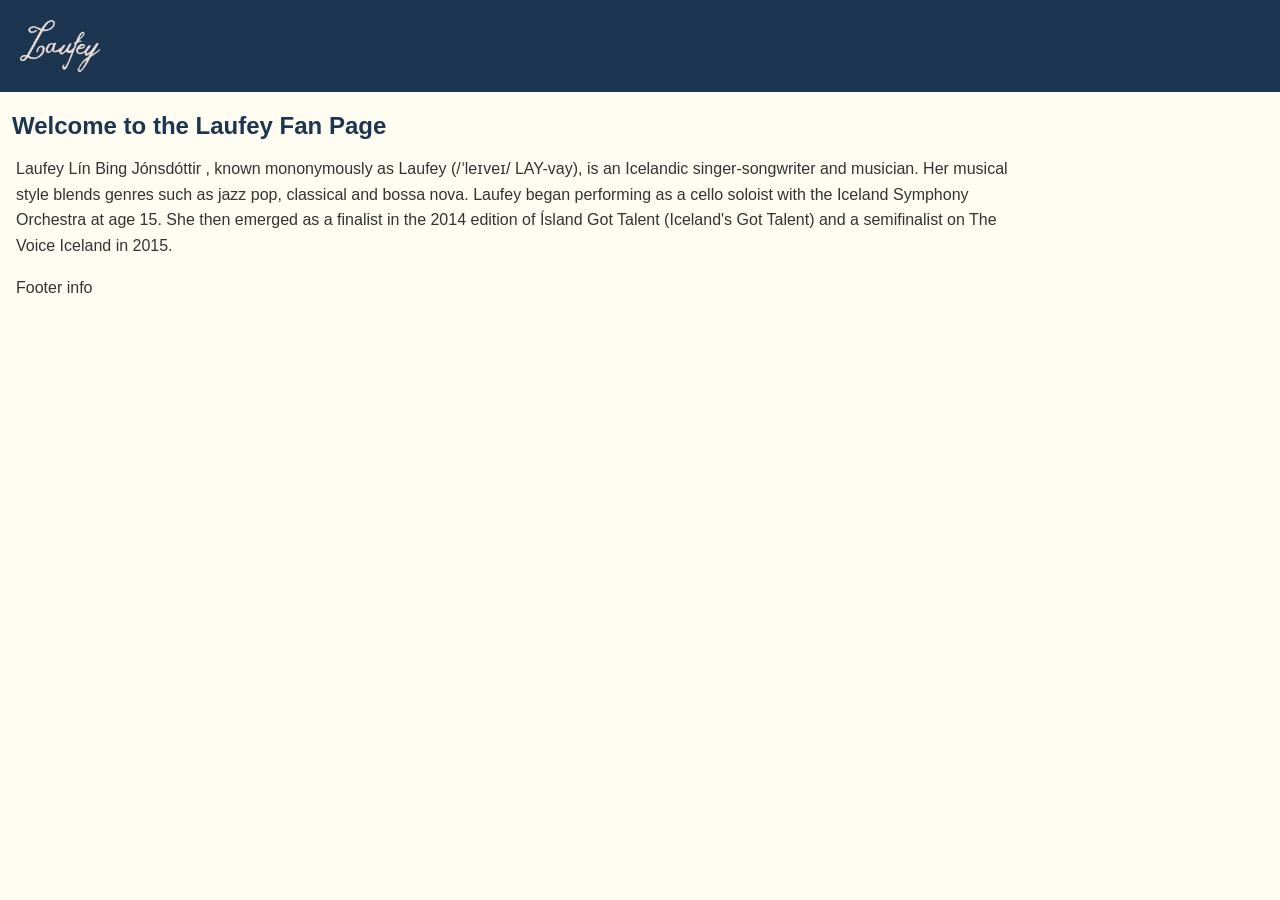
==== Website.html @ fe621f56 "Changing background and improving header" ====
<!DOCTYPE html>
<html lang="en">
<head>
    <meta charset="UTF-8">
    <title>My Web Page</title>
    <link rel="stylesheet" href="Fanpage.css">
</head>


<body>
    <header>
        <section class="header_tab">
            <h1> <img src="Laufey_logo.png"alt="Laufey"></h1>
        </section>
    </header>

    <div class="intro_section">
        <h2>Welcome to the Laufey Fan Page</h2>
        <p>Laufey Lín Bing Jónsdóttir , known mononymously as Laufey (/ˈleɪveɪ/ LAY-vay), is an Icelandic singer-songwriter and musician.
         Her musical style blends genres such as jazz pop, classical and bossa nova. Laufey began performing as a cello soloist
         with the Iceland Symphony Orchestra at age 15. She then emerged as a finalist in the 2014 edition of Ísland Got Talent
        (Iceland's Got Talent) and a semifinalist on The Voice Iceland in 2015.

    </div>

    

    <footer>
        <p>Footer info</p>
    </footer>


</body>
</html>
---- Fanpage.css ----
.header_tab img {
    display: flex;
    justify-content: center;
    align-items: center;
    padding: 20px ; /* Adds breathing room around the logo */
    width: 80px;
    filter: invert(100%);

}
.header_tab {
    background-color: #1c3652; /* Light background for the header */
    top: 0;
    left: 0;
    margin: 0; /* Removes the gap above your logo */
}

/* Example for an h1 tag inside the header */
header h1 {
    margin-top: 0;
}

.header_tab  {
    margin: 0; /* Removes the gap above your logo */
}

.header_tab img {
    display: flex;
    justify-content: center;
    align-items: center;
    padding: 20px ; /* Adds breathing room around the logo */
    width: 80px;
    filter: invert(100%);
}

body  {
    margin: 0;
    padding: 0;
    background-color: #fffcf2;
}


body p {
    font-family: 'Arial', sans-serif;
    color: #333;
    line-height: 1.6;
    margin: 16px;
    width: 1000px;
    text-align: left;
}

body h2 {
    font-family: 'Arial', sans-serif;
    color: #1c3652;
    margin: 12px;
}
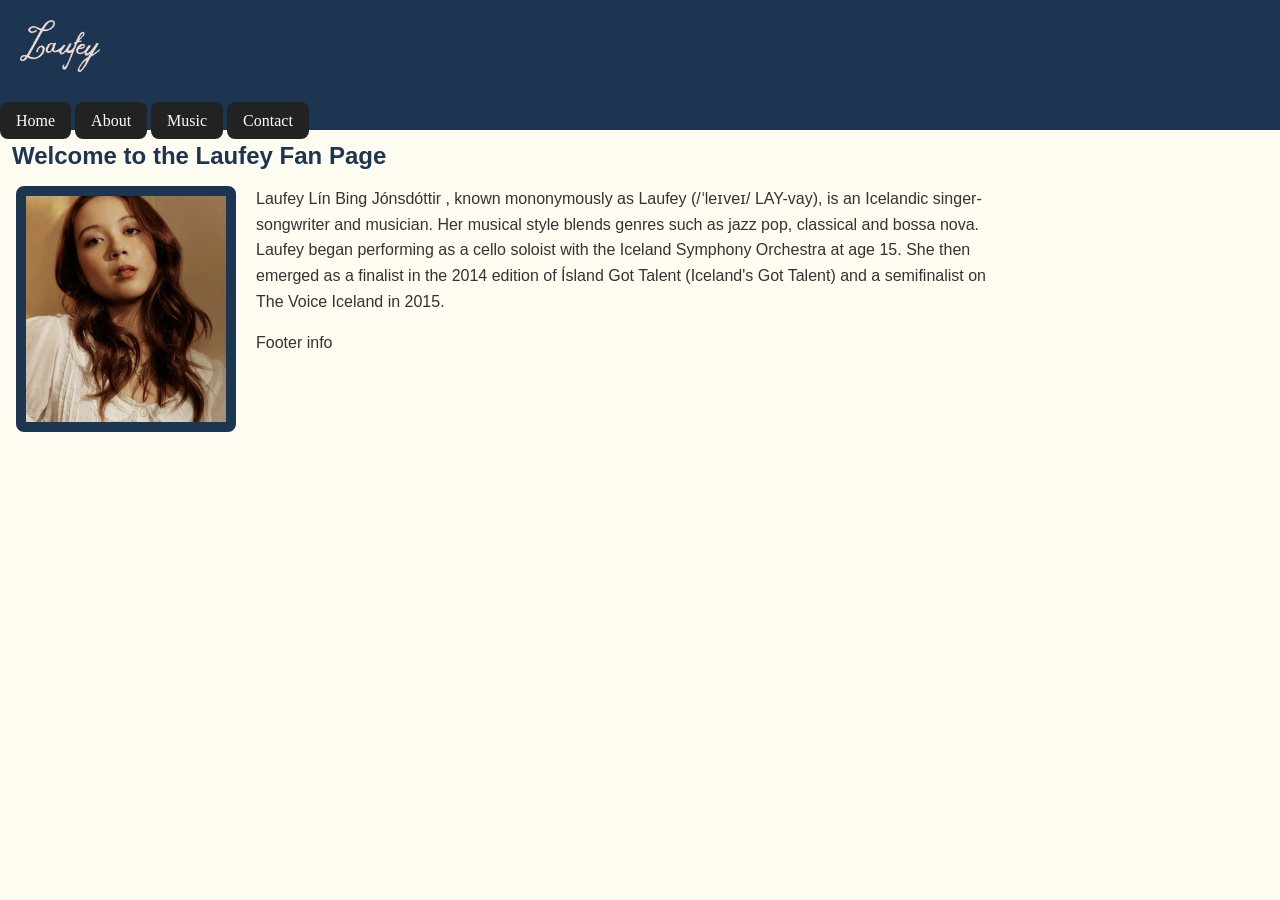
==== commit 82febe2a: "Adding image and nav buttons" ====
--- a/Website.html
+++ b/Website.html
@@ -11,16 +11,26 @@
     <header>
         <section class="header_tab">
             <h1> <img src="Laufey_logo.png"alt="Laufey"></h1>
+
+            <nav class="main_nav">
+                <a href="#home">Home</a>
+                <a href="#about">About</a>
+                <a href="#music">Music</a>
+                <a href="#contact">Contact</a>
+            </nav>
+
         </section>
     </header>
 
     <div class="intro_section">
         <h2>Welcome to the Laufey Fan Page</h2>
-        <p>Laufey Lín Bing Jónsdóttir , known mononymously as Laufey (/ˈleɪveɪ/ LAY-vay), is an Icelandic singer-songwriter and musician.
+        <p>
+         <img src="Laufey_pic_1.png" alt="Laufey Photo">   
+         Laufey Lín Bing Jónsdóttir , known mononymously as Laufey (/ˈleɪveɪ/ LAY-vay), is an Icelandic singer-songwriter and musician.
          Her musical style blends genres such as jazz pop, classical and bossa nova. Laufey began performing as a cello soloist
          with the Iceland Symphony Orchestra at age 15. She then emerged as a finalist in the 2014 edition of Ísland Got Talent
         (Iceland's Got Talent) and a semifinalist on The Voice Iceland in 2015.
-
+        </p>
     </div>
 
     
--- a/Fanpage.css
+++ b/Fanpage.css
@@ -8,6 +8,7 @@
 
 }
 .header_tab {
+    position: sticky;
     background-color: #1c3652; /* Light background for the header */
     top: 0;
     left: 0;
@@ -19,10 +20,6 @@
     margin-top: 0;
 }
 
-.header_tab  {
-    margin: 0; /* Removes the gap above your logo */
-}
-
 .header_tab img {
     display: flex;
     justify-content: center;
@@ -31,6 +28,32 @@
     width: 80px;
     filter: invert(100%);
 }
+
+.main_nav a {
+    padding: 10px 16px;
+    border-radius: 8px;
+    text-decoration: none;
+    background: #222;
+    color: white;
+    font-weight: 500;
+}
+
+
+
+
+
+.intro_section img {
+    float: left;
+    margin-right: 20px;
+    width: 200px;
+    border-radius: 8px;
+    border: 10px solid #1c3652;
+  
+}
+
+
+
+
 
 body  {
     margin: 0;
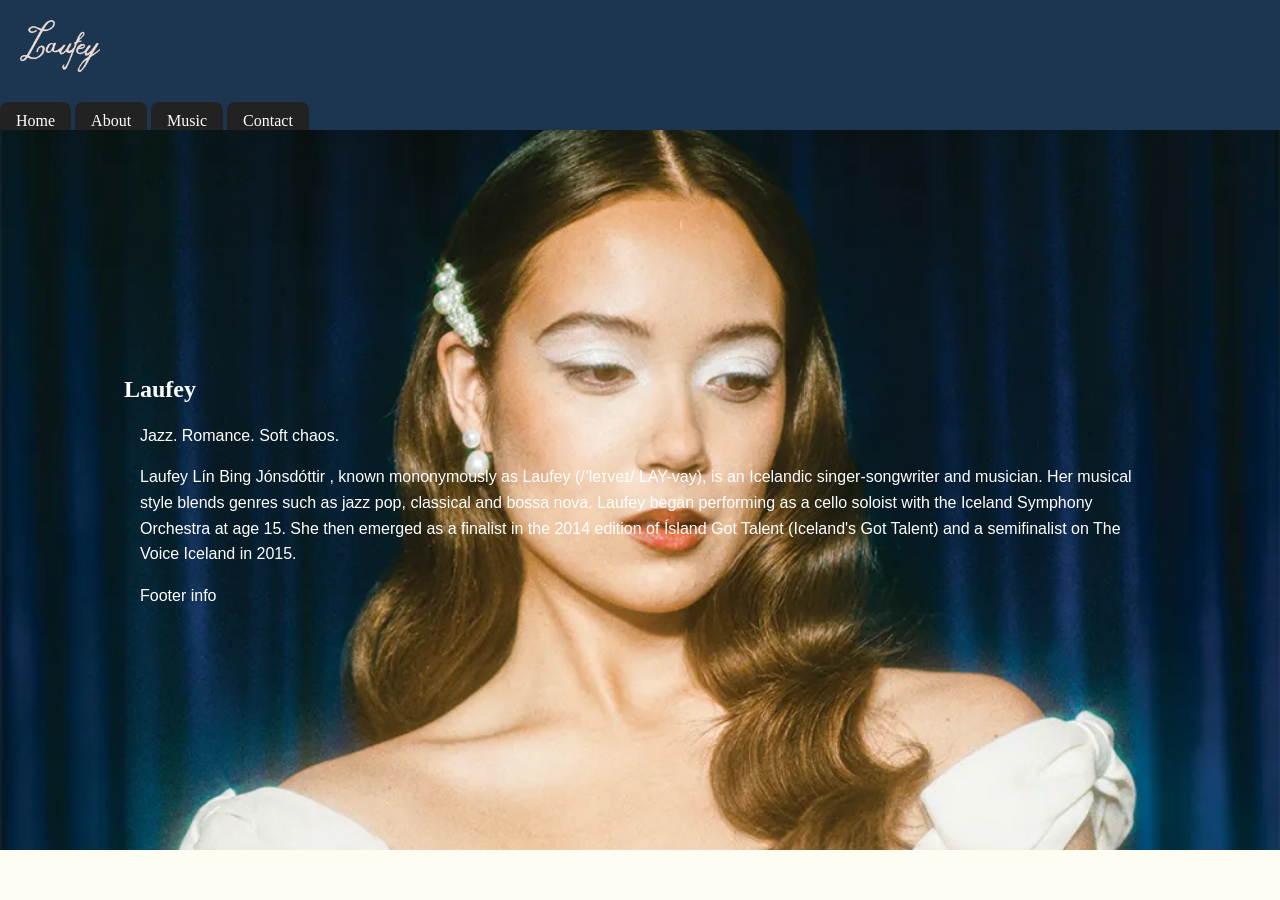
==== commit d4e43f8d: "Adding hero" ====
--- a/Website.html
+++ b/Website.html
@@ -18,20 +18,29 @@
                 <a href="#music">Music</a>
                 <a href="#contact">Contact</a>
             </nav>
-
         </section>
     </header>
 
-    <div class="intro_section">
-        <h2>Welcome to the Laufey Fan Page</h2>
-        <p>
-         <img src="Laufey_pic_1.png" alt="Laufey Photo">   
-         Laufey Lín Bing Jónsdóttir , known mononymously as Laufey (/ˈleɪveɪ/ LAY-vay), is an Icelandic singer-songwriter and musician.
-         Her musical style blends genres such as jazz pop, classical and bossa nova. Laufey began performing as a cello soloist
-         with the Iceland Symphony Orchestra at age 15. She then emerged as a finalist in the 2014 edition of Ísland Got Talent
-        (Iceland's Got Talent) and a semifinalist on The Voice Iceland in 2015.
-        </p>
+
+        <section class="hero">
+    <div class="hero-content">
+        <h1>Laufey</h1>
+        <p>Jazz. Romance. Soft chaos.</p>
+
+            <div class="intro_section">
+
+            <p>
+            Laufey Lín Bing Jónsdóttir , known mononymously as Laufey (/ˈleɪveɪ/ LAY-vay), is an Icelandic singer-songwriter and musician.
+            Her musical style blends genres such as jazz pop, classical and bossa nova. Laufey began performing as a cello soloist
+            with the Iceland Symphony Orchestra at age 15. She then emerged as a finalist in the 2014 edition of Ísland Got Talent
+            (Iceland's Got Talent) and a semifinalist on The Voice Iceland in 2015.
+            </p>
     </div>
+
+
+
+
+
 
     
 
--- a/Fanpage.css
+++ b/Fanpage.css
@@ -41,15 +41,30 @@
 
 
 
+.hero {
+    height: 80vh; /* NOT full page */
+    background-image: url("LaufeyBG.png");
+    background-size: cover;
+    background-position: center;
+    background-repeat: no-repeat;
 
-.intro_section img {
-    float: left;
-    margin-right: 20px;
-    width: 200px;
-    border-radius: 8px;
-    border: 10px solid #1c3652;
+    position: sticky;
+    top: 0;
+    z-index: 10;
+
+    display: flex;
+    align-items: center;
+    justify-content: center;
+}
+
+.hero-content {
+    color: white;
+
+}
+
+
+
   
-}
 
 
 
@@ -64,7 +79,7 @@
 
 body p {
     font-family: 'Arial', sans-serif;
-    color: #333;
+
     line-height: 1.6;
     margin: 16px;
     width: 1000px;
@@ -73,7 +88,7 @@
 
 body h2 {
     font-family: 'Arial', sans-serif;
-    color: #1c3652;
+
     margin: 12px;
 }
 
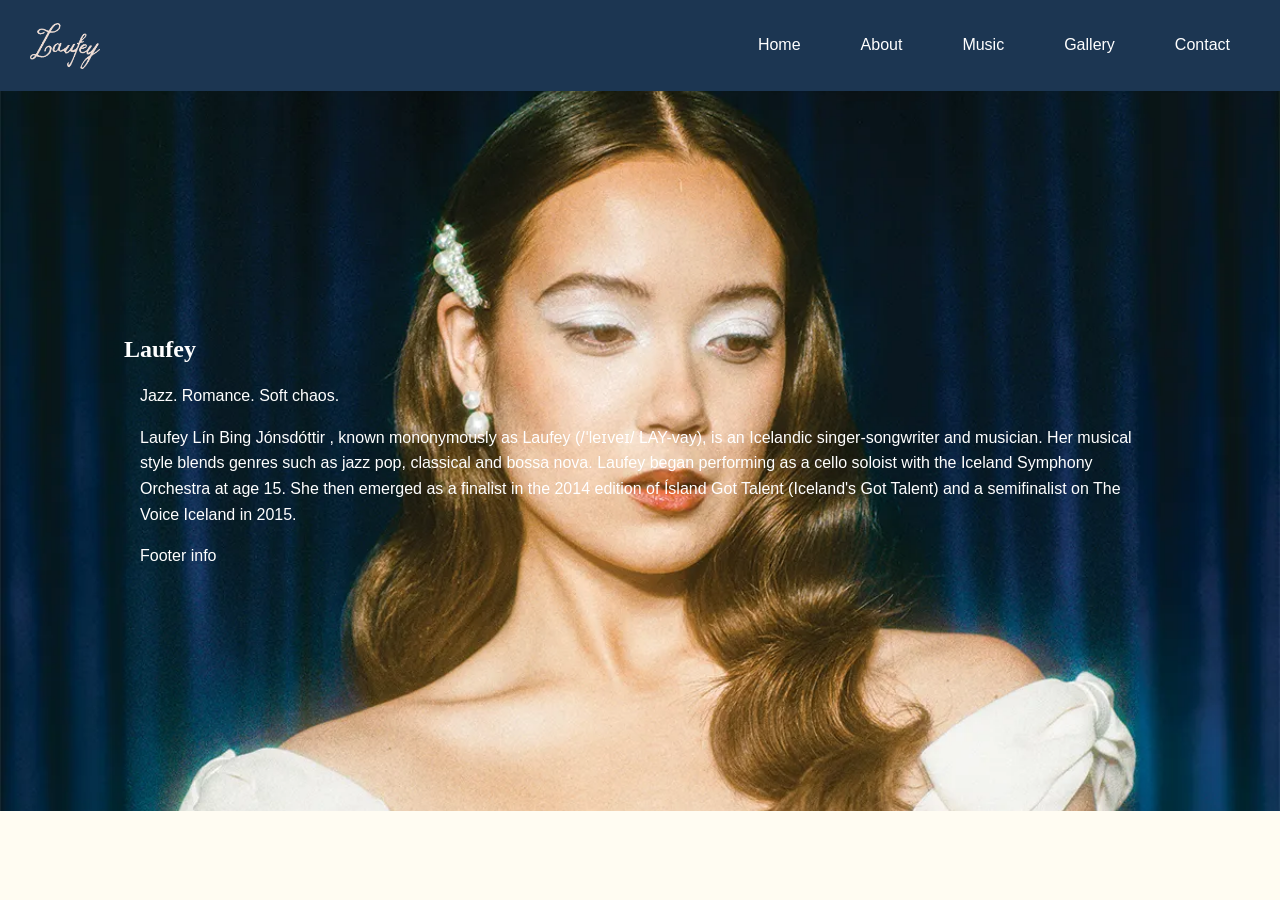
==== commit e24734d8: "Adding nav elements" ====
--- a/Website.html
+++ b/Website.html
@@ -13,10 +13,13 @@
             <h1> <img src="Laufey_logo.png"alt="Laufey"></h1>
 
             <nav class="main_nav">
-                <a href="#home">Home</a>
-                <a href="#about">About</a>
-                <a href="#music">Music</a>
-                <a href="#contact">Contact</a>
+                <ul>
+                   <li><a href="#home">Home</a></li> 
+                    <li><a href="#about">About</a></li>
+                    <li><a href="#music">Music</a></li>
+                    <li><a href="#gallery">Gallery</a></li>
+                    <li><a href="#contact">Contact</a></li>
+                </ul>
             </nav>
         </section>
     </header>
--- a/Fanpage.css
+++ b/Fanpage.css
@@ -1,49 +1,67 @@
-.header_tab img {
+/* Fanpage.css */
+.header_tab {
     display: flex;
-    justify-content: center;
     align-items: center;
-    padding: 20px ; /* Adds breathing room around the logo */
-    width: 80px;
-    filter: invert(100%);
+    justify-content: space-between;
+    padding: 0 20px;
+    background-color: #1c3652;
+    position: sticky;
+    top: 0;
+    z-index: 1000;
+}
 
-}
-.header_tab {
-    position: sticky;
-    background-color: #1c3652; /* Light background for the header */
-    top: 0;
-    left: 0;
-    margin: 0; /* Removes the gap above your logo */
-}
+
 
 /* Example for an h1 tag inside the header */
 header h1 {
     margin-top: 0;
 }
 
-.header_tab img {
-    display: flex;
+.header_tab img {   
     justify-content: center;
     align-items: center;
-    padding: 20px ; /* Adds breathing room around the logo */
-    width: 80px;
+    width: 70px;          /* smaller logo */
+    padding: 23px 10px;    /* vertical | horizontal */
+
+    padding-bottom: 2px;
+    display: block;
     filter: invert(100%);
+
 }
 
-.main_nav a {
-    padding: 10px 16px;
-    border-radius: 8px;
-    text-decoration: none;
-    background: #222;
-    color: white;
-    font-weight: 500;
+
+ 
+.main_nav {
+    background-color: #1c3652;
+}
+
+.main_nav ul {
+    display: flex;
+    flex-direction: row;
+    align-items: center;
+    margin: 0;
+    padding: 0;
+    list-style: none;
 }
 
 
 
 
+.main_nav ul li a {
+    color: white;
+    text-decoration: none;
+    padding: 14px 20px;
+    display: inline-block;
+    font-family: 'Arial', sans-serif;
+    margin: 0 10px;
+    
+    
+}
+
+
 .hero {
     height: 80vh; /* NOT full page */
-    background-image: url("LaufeyBG.png");
+    background-image: url("Laufeyhero.png");
     background-size: cover;
     background-position: center;
     background-repeat: no-repeat;
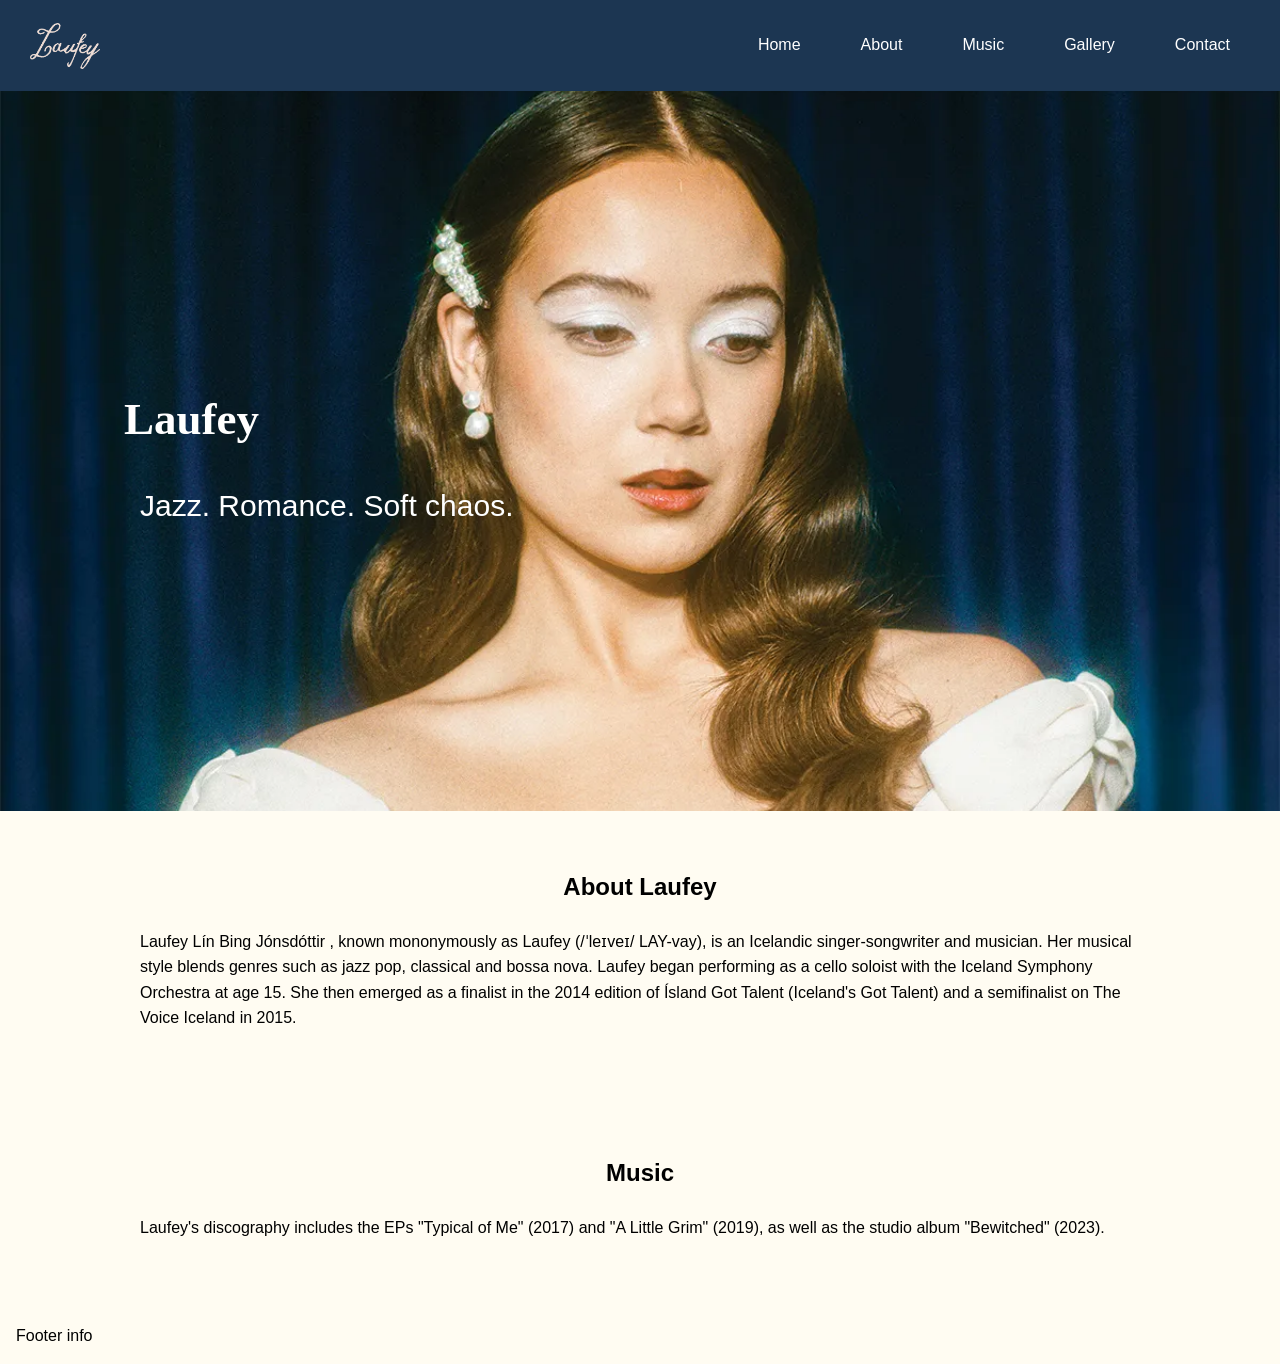
==== commit 3f1a8d1a: "Fixed hero and added info paragraphs" ====
--- a/Website.html
+++ b/Website.html
@@ -25,22 +25,32 @@
     </header>
 
 
-        <section class="hero">
-    <div class="hero-content">
-        <h1>Laufey</h1>
-        <p>Jazz. Romance. Soft chaos.</p>
+    <section class="hero">
+        <div class="hero-content">
+            <h1>Laufey</h1>
+            <p>Jazz. Romance. Soft chaos.</p>
 
-            <div class="intro_section">
+        </div>
+    </section>
 
-            <p>
-            Laufey Lín Bing Jónsdóttir , known mononymously as Laufey (/ˈleɪveɪ/ LAY-vay), is an Icelandic singer-songwriter and musician.
-            Her musical style blends genres such as jazz pop, classical and bossa nova. Laufey began performing as a cello soloist
-            with the Iceland Symphony Orchestra at age 15. She then emerged as a finalist in the 2014 edition of Ísland Got Talent
-            (Iceland's Got Talent) and a semifinalist on The Voice Iceland in 2015.
-            </p>
-    </div>
+    <section class="about">
+        <h2>About Laufey</h2>
+        <p>
+                Laufey Lín Bing Jónsdóttir , known mononymously as Laufey (/ˈleɪveɪ/ LAY-vay), is an Icelandic singer-songwriter and musician.
+                Her musical style blends genres such as jazz pop, classical and bossa nova. Laufey began performing as a cello soloist
+                with the Iceland Symphony Orchestra at age 15. She then emerged as a finalist in the 2014 edition of Ísland Got Talent
+                (Iceland's Got Talent) and a semifinalist on The Voice Iceland in 2015.
+                </p>
+        </div>
+    </section>
 
+    <section class="music">
+        <h2>Music</h2>
+        <p>
+              Laufey's discography includes the EPs "Typical of Me" (2017) and "A Little Grim" (2019), as well as the studio album "Bewitched" (2023).
+                </p>
 
+    </section>
 
 
 
--- a/Fanpage.css
+++ b/Fanpage.css
@@ -5,9 +5,9 @@
     justify-content: space-between;
     padding: 0 20px;
     background-color: #1c3652;
-    position: sticky;
     top: 0;
     z-index: 1000;
+    position: sticky;
 }
 
 
@@ -66,7 +66,7 @@
     background-position: center;
     background-repeat: no-repeat;
 
-    position: sticky;
+    position: relative;
     top: 0;
     z-index: 10;
 
@@ -77,11 +77,24 @@
 
 .hero-content {
     color: white;
+    font-size: 30px;
 
 }
 
+.about {
+    display: flex;
+    flex-direction: column;
+    align-items: center;
+    padding: 50px;
 
+}
 
+.music {
+    display: flex;
+    flex-direction: column;
+    align-items: center;
+    padding: 50px;
+}
   
 
 
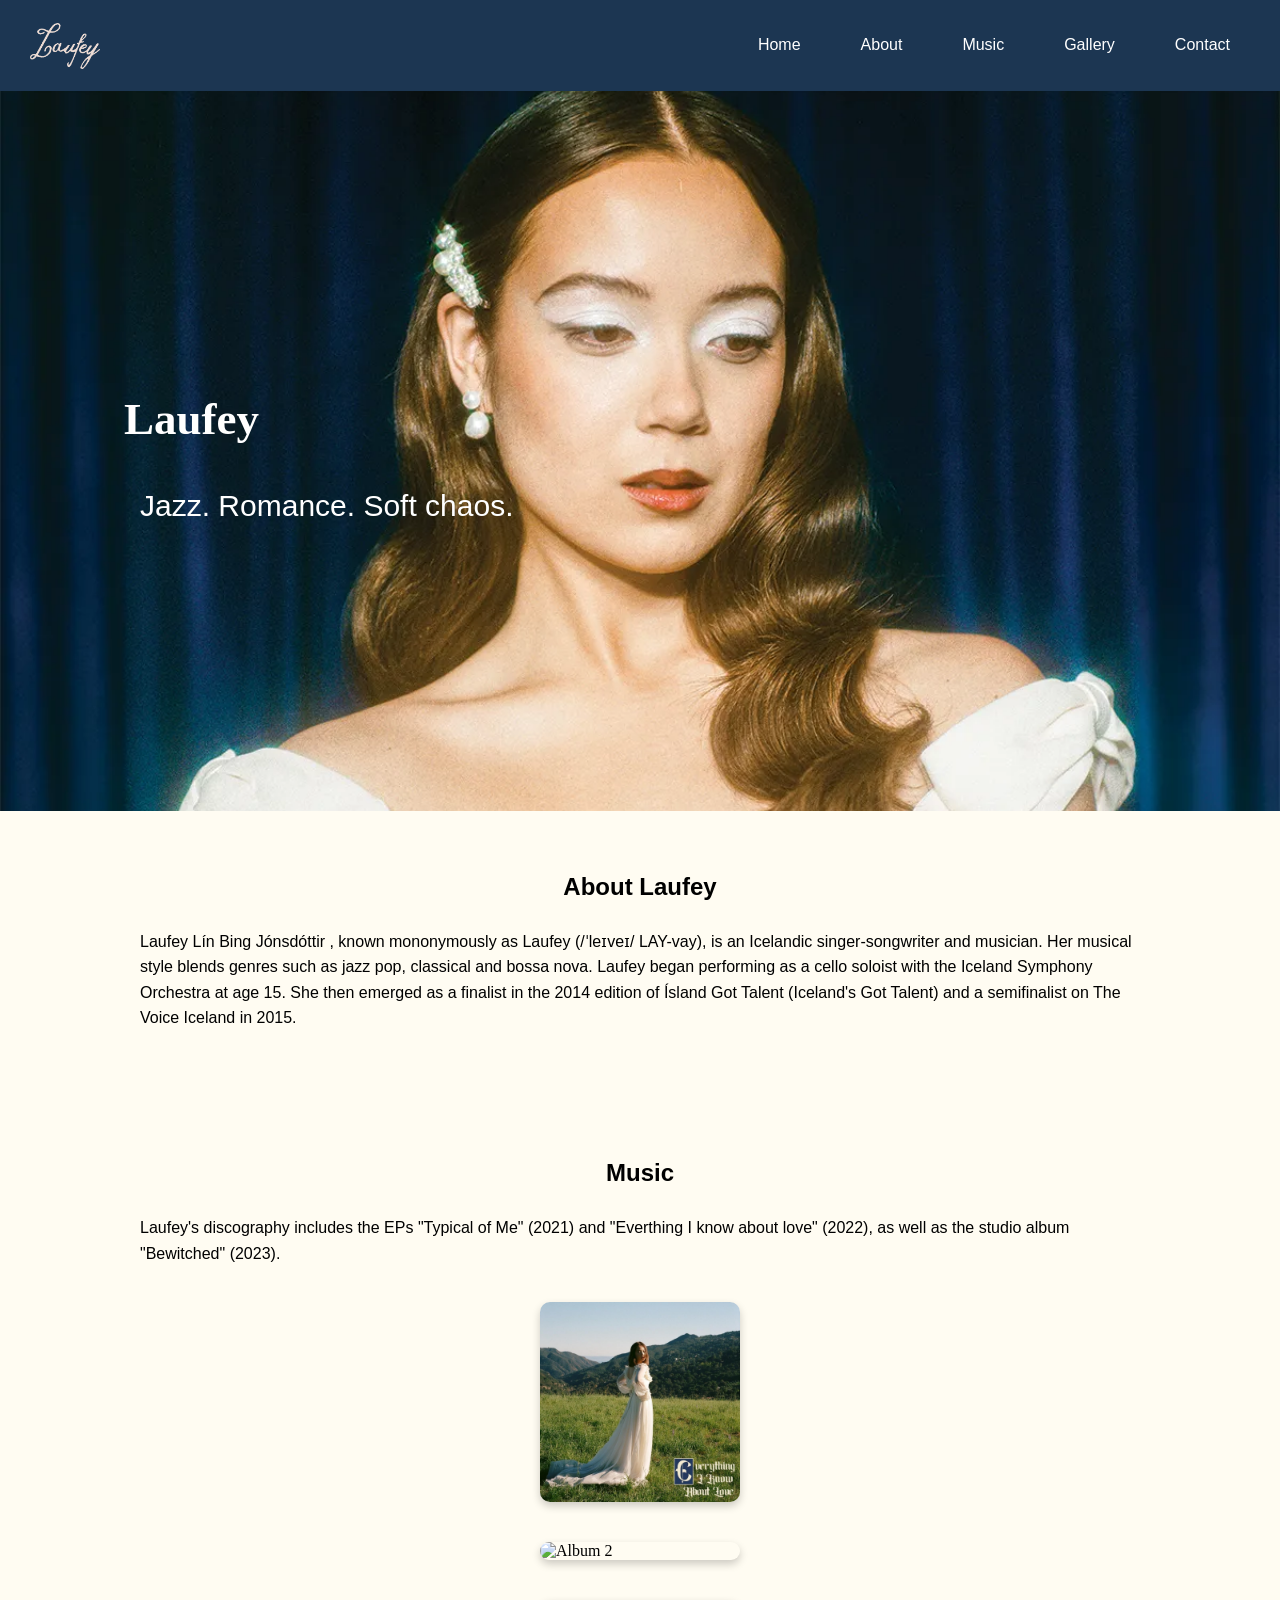
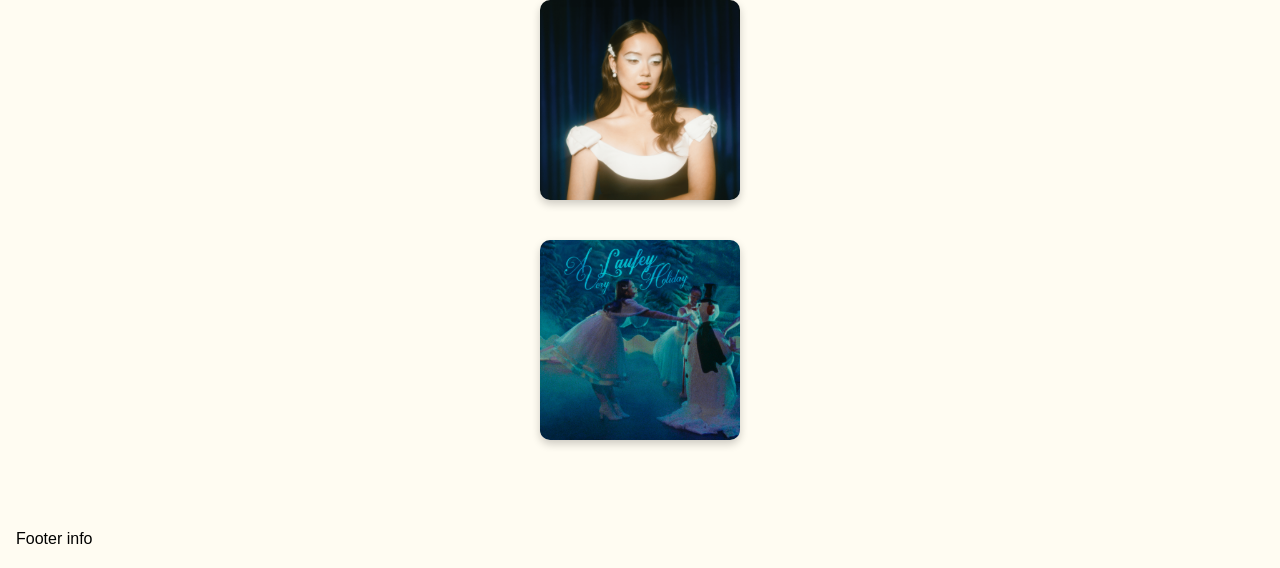
==== commit fba40996: "Adding changes" ====
--- a/Website.html
+++ b/Website.html
@@ -46,9 +46,11 @@
 
     <section class="music">
         <h2>Music</h2>
-        <p>
-              Laufey's discography includes the EPs "Typical of Me" (2017) and "A Little Grim" (2019), as well as the studio album "Bewitched" (2023).
-                </p>
+        <p>Laufey's discography includes the EPs "Typical of Me" (2021) and "Everthing I know about love" (2022), as well as the studio album "Bewitched" (2023).</p>
+        <img src="Everthing_I_Know_about_love.png" alt="Album 1">
+        <img src="Typical_of_Me.png" alt="Album 2">
+        <img src="Bewitched.png" alt="Album 3">
+        <img src="A_very_Laufey_holiday.png" alt="Album 4">
 
     </section>
 
--- a/Fanpage.css
+++ b/Fanpage.css
@@ -90,14 +90,22 @@
 }
 
 .music {
+    vertical-align: middle;
     display: flex;
     flex-direction: column;
     align-items: center;
     padding: 50px;
+    align-items: center;
+    justify-content: center;
 }
   
 
-
+.music img {
+    width: 200px;
+    margin: 20px;
+    border-radius: 10px;
+    box-shadow: 0 4px 8px rgba(0, 0, 0, 0.2);
+}
 
 
 
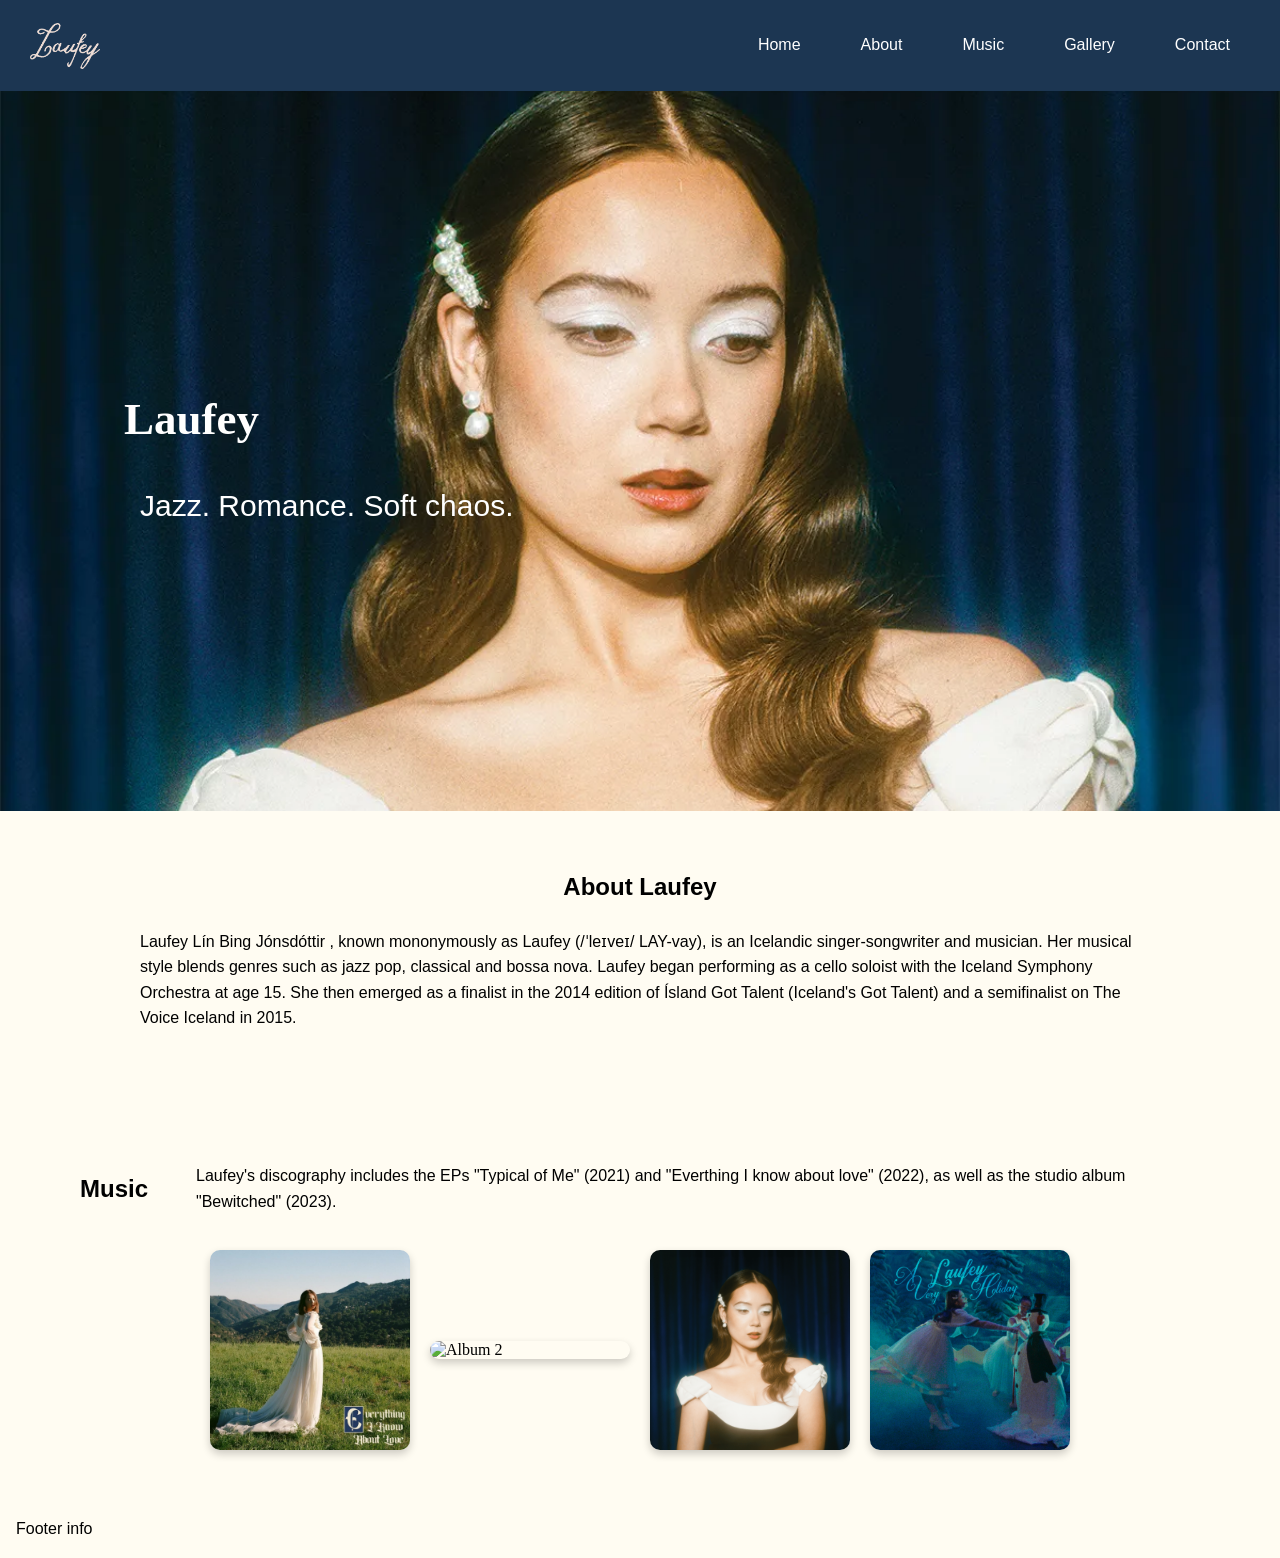
==== commit c1e0f5ec: "Aligning images" ====
--- a/Website.html
+++ b/Website.html
@@ -56,7 +56,6 @@
 
 
 
-
     
 
     <footer>
--- a/Fanpage.css
+++ b/Fanpage.css
@@ -90,19 +90,18 @@
 }
 
 .music {
-    vertical-align: middle;
     display: flex;
-    flex-direction: column;
-    align-items: center;
-    padding: 50px;
+    flex-direction: row;
     align-items: center;
     justify-content: center;
+    padding: 50px;
+    flex-wrap: wrap;
+    gap: 20px;
 }
   
 
 .music img {
     width: 200px;
-    margin: 20px;
     border-radius: 10px;
     box-shadow: 0 4px 8px rgba(0, 0, 0, 0.2);
 }
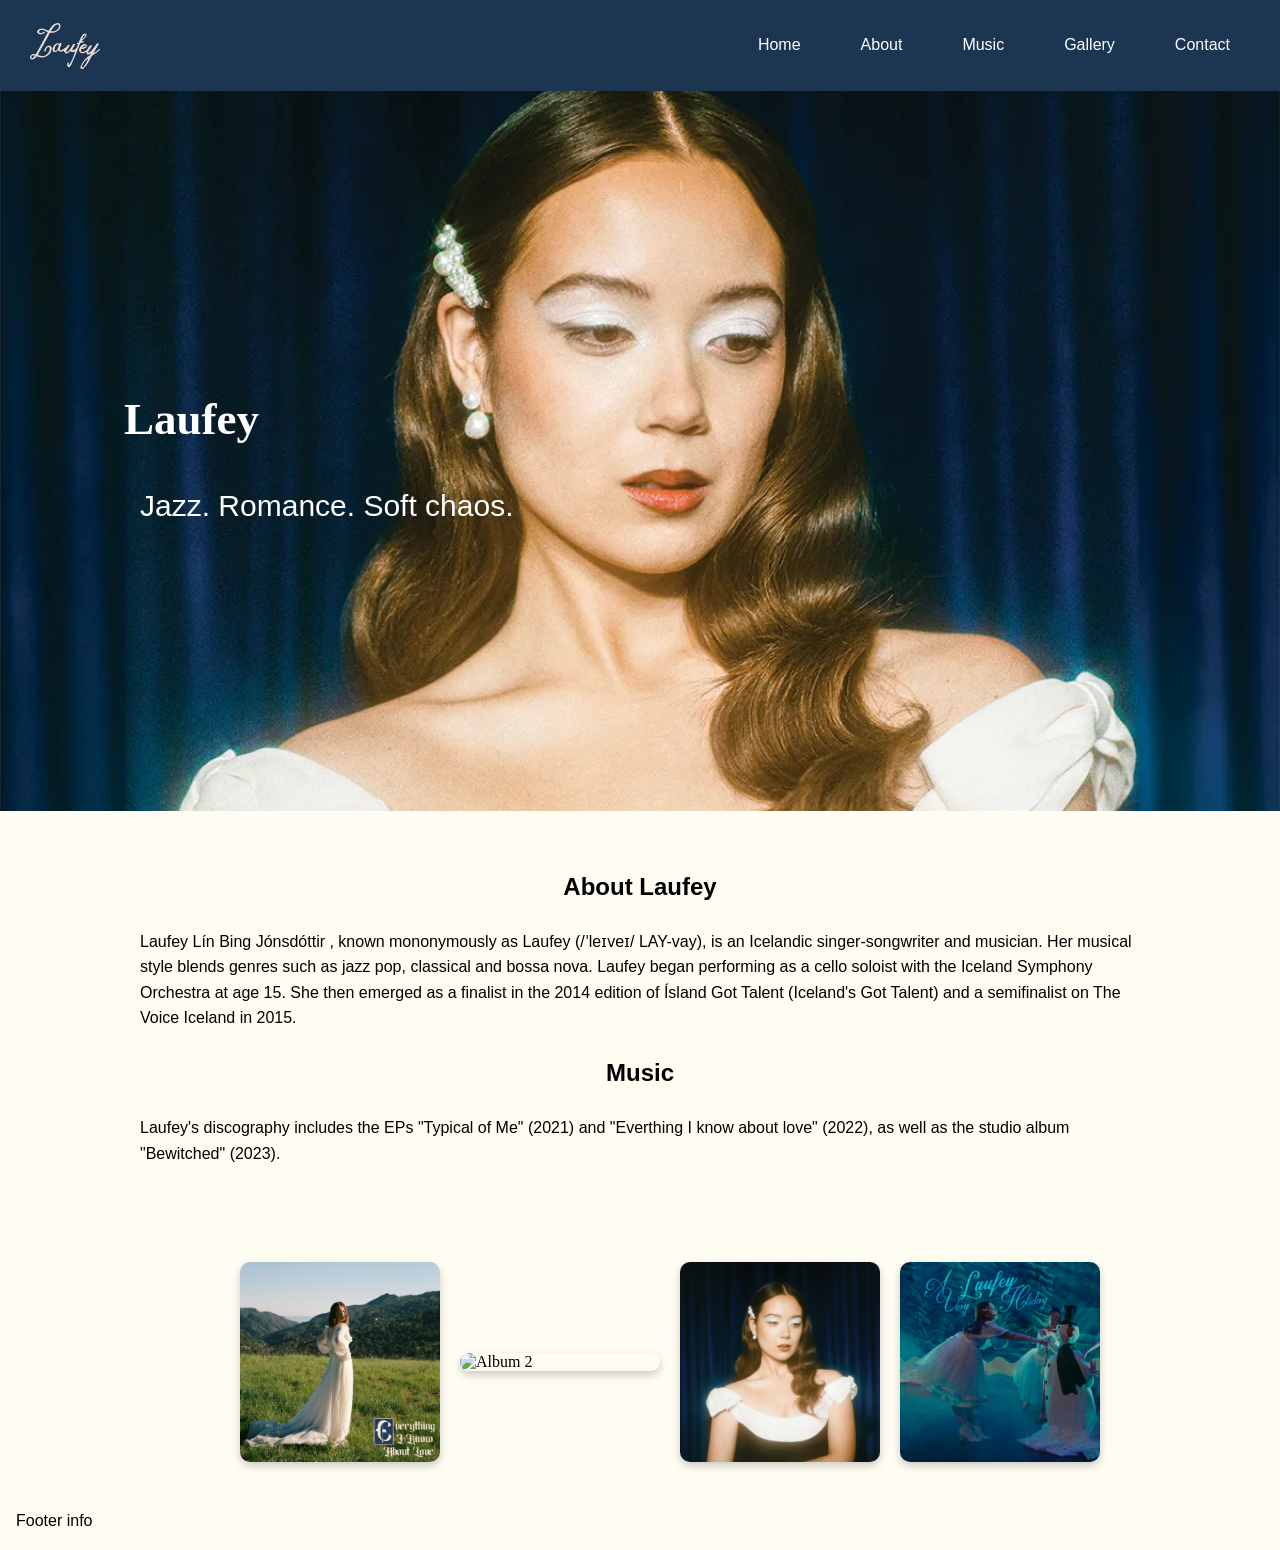
==== commit 681505ee: "Aligning images and adding hover effect" ====
--- a/Website.html
+++ b/Website.html
@@ -39,14 +39,14 @@
                 Laufey Lín Bing Jónsdóttir , known mononymously as Laufey (/ˈleɪveɪ/ LAY-vay), is an Icelandic singer-songwriter and musician.
                 Her musical style blends genres such as jazz pop, classical and bossa nova. Laufey began performing as a cello soloist
                 with the Iceland Symphony Orchestra at age 15. She then emerged as a finalist in the 2014 edition of Ísland Got Talent
-                (Iceland's Got Talent) and a semifinalist on The Voice Iceland in 2015.
-                </p>
+                (Iceland's Got Talent) and a semifinalist on The Voice Iceland in 2015.</p>
+
+        <h2>Music</h2>
+        <p>Laufey's discography includes the EPs "Typical of Me" (2021) and "Everthing I know about love" (2022), as well as the studio album "Bewitched" (2023).</p>
         </div>
     </section>
 
     <section class="music">
-        <h2>Music</h2>
-        <p>Laufey's discography includes the EPs "Typical of Me" (2021) and "Everthing I know about love" (2022), as well as the studio album "Bewitched" (2023).</p>
         <img src="Everthing_I_Know_about_love.png" alt="Album 1">
         <img src="Typical_of_Me.png" alt="Album 2">
         <img src="Bewitched.png" alt="Album 3">
--- a/Fanpage.css
+++ b/Fanpage.css
@@ -90,15 +90,23 @@
 }
 
 .music {
+    bottom: 0;
+    width: 100%;
     display: flex;
     flex-direction: row;
     align-items: center;
     justify-content: center;
-    padding: 50px;
+    padding: 30px;
     flex-wrap: wrap;
     gap: 20px;
 }
-  
+
+
+.music img:hover {
+    transform: scale(1.02);
+    transition: transform 0.6s ease;
+}   
+
 
 .music img {
     width: 200px;
